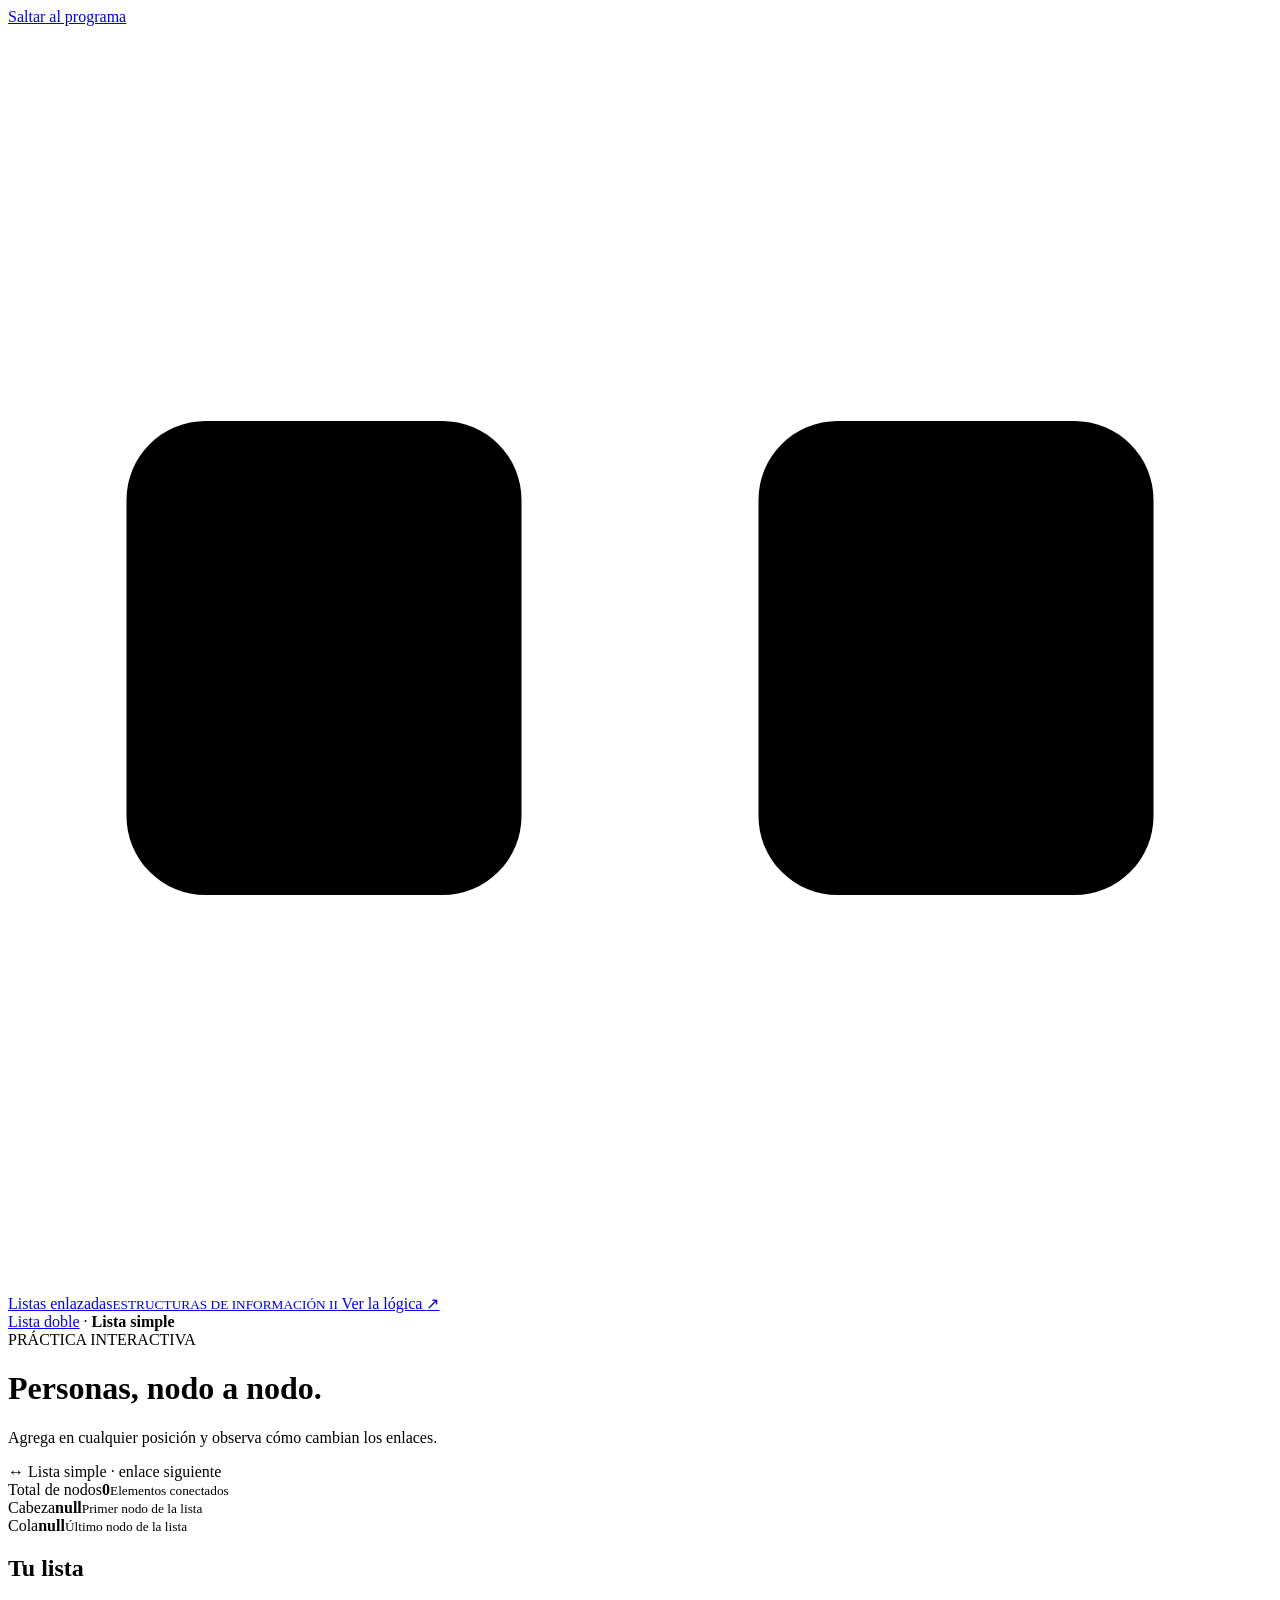
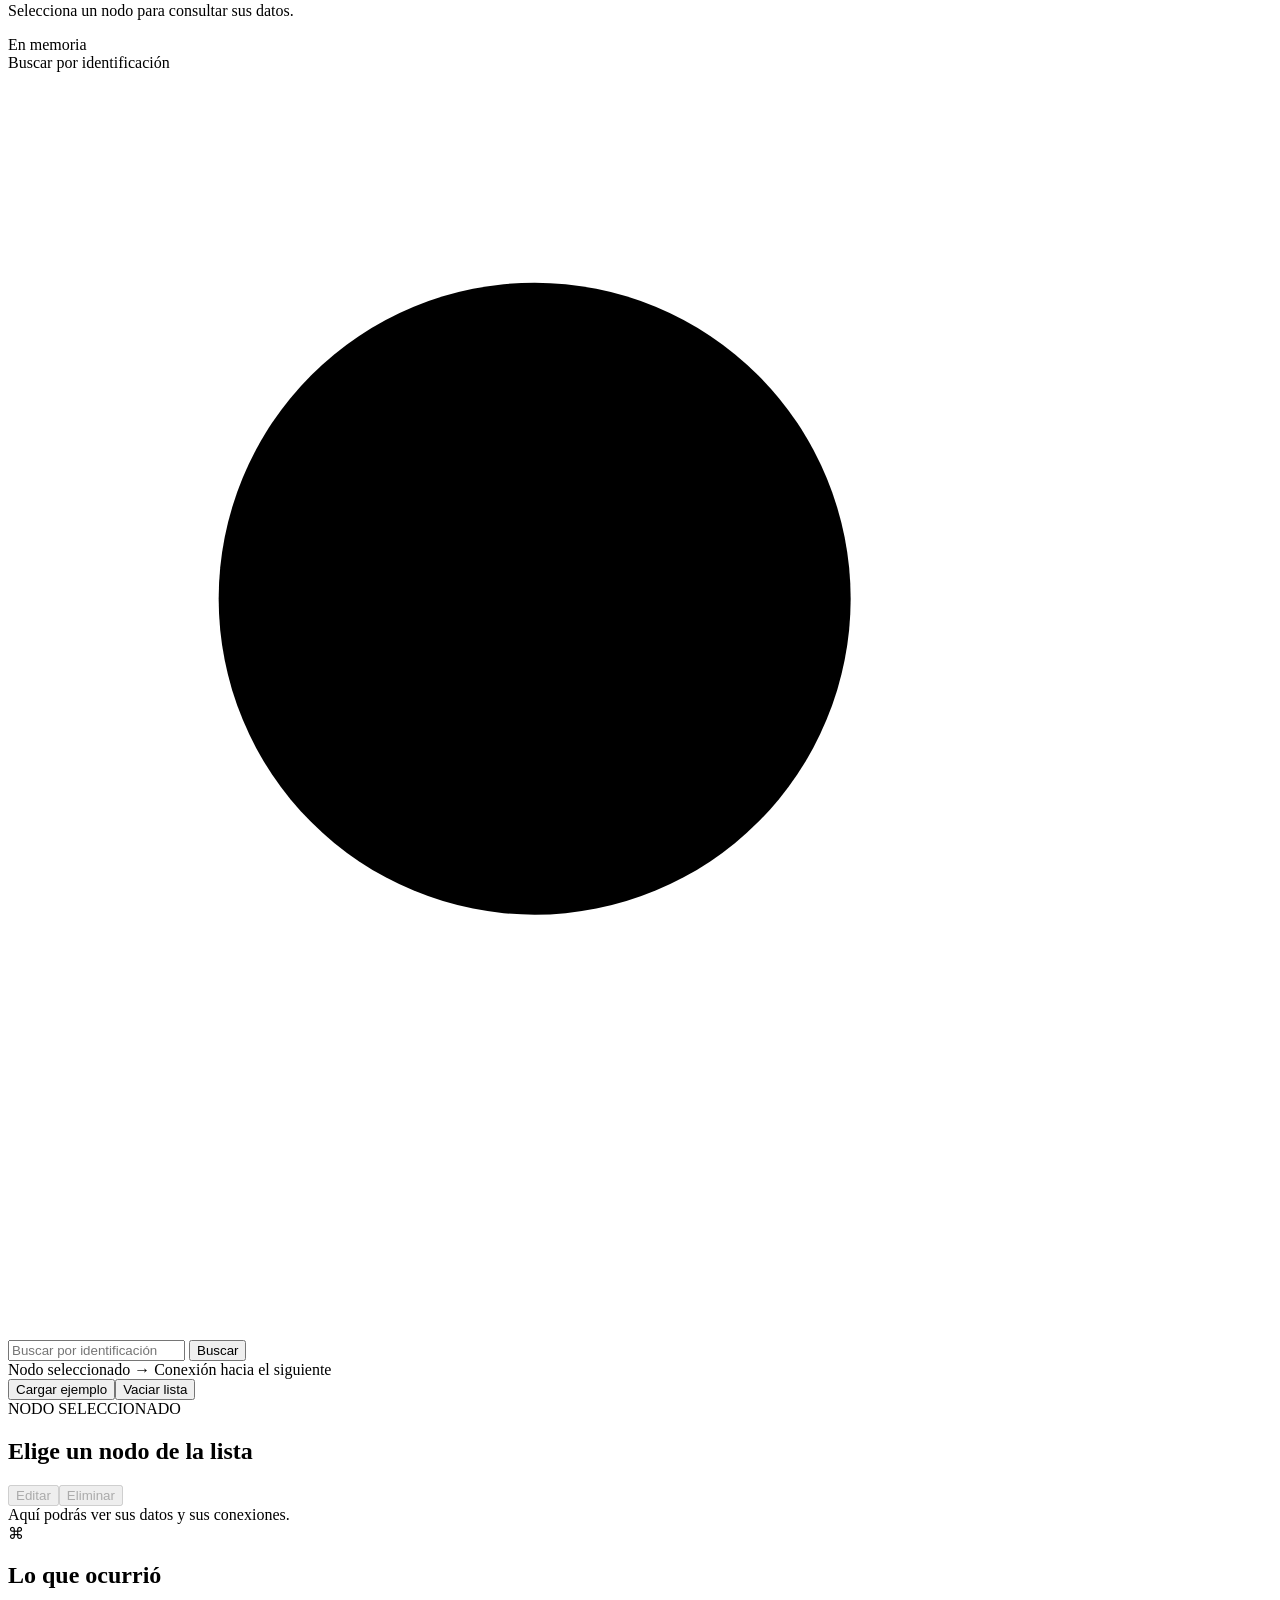
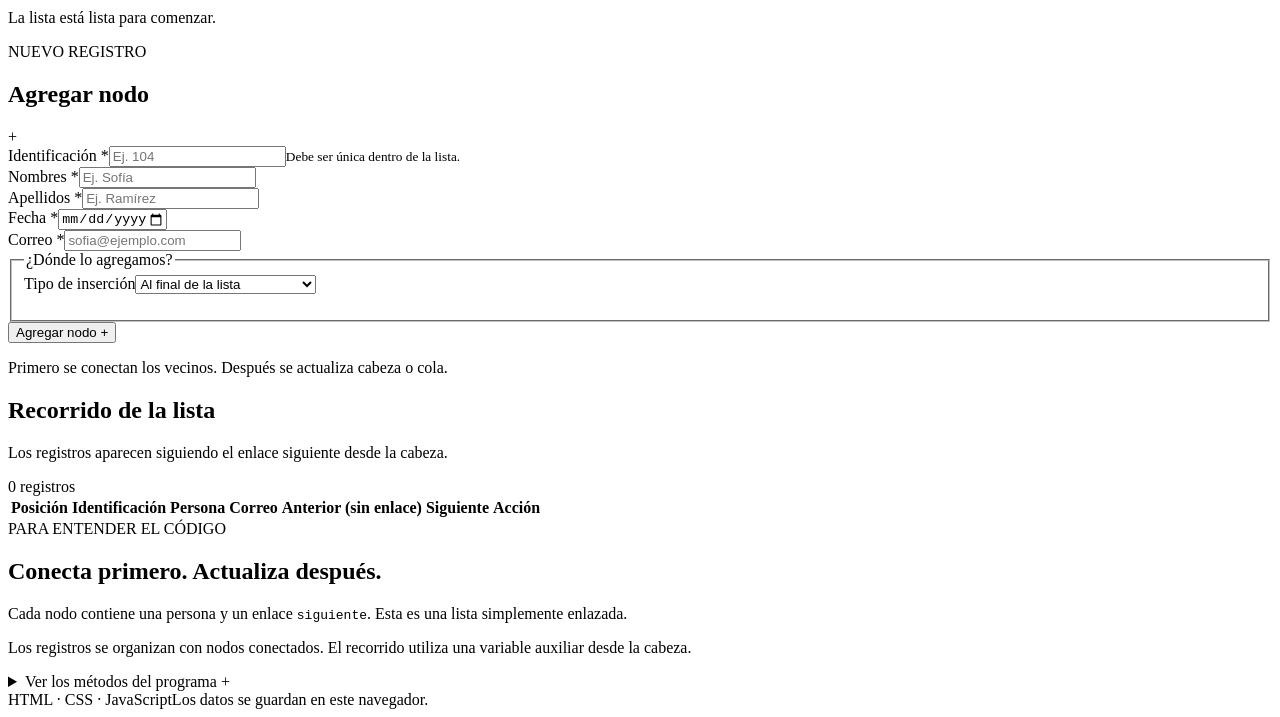
==== simple/index.html @ daac2441 "Añadir index.html de lista simple" ====
<!DOCTYPE html>
<html lang="es">
<head>
    <meta charset="utf-8">
    <meta name="viewport" content="width=device-width, initial-scale=1">
    <meta name="description" content="Programa de listas enlazadas con inserción por posición, búsqueda, edición y eliminación de personas.">
    <title>Listas enlazadas · Estructuras II</title>
    <link rel="icon" href="data:image/svg+xml,%3Csvg xmlns='http://www.w3.org/2000/svg' viewBox='0 0 40 40'%3E%3Crect width='40' height='40' rx='10' fill='%230f766e'/%3E%3Cpath d='M9 15h9v10H9zm13 0h9v10h-9zM18 20h4' fill='none' stroke='white' stroke-width='2'/%3E%3C/svg%3E">
    <link rel="stylesheet" href="estilos.css">
    <script src="lista.js" defer></script>
    <script src="app.js" defer></script>
</head>
<body>
    <a class="skip-link" href="#programa">Saltar al programa</a>
    <header class="header">
        <a class="brand" href="#programa" aria-label="Listas enlazadas, inicio">
            <span class="brand-icon" aria-hidden="true"><svg viewBox="0 0 32 32"><rect x="3" y="10" width="10" height="12" rx="2"/><rect x="19" y="10" width="10" height="12" rx="2"/><path d="M13 16h6"/></svg></span>
            <span>Listas enlazadas<small>ESTRUCTURAS DE INFORMACIÓN II</small></span>
        </a>
        <a class="header-link" href="#logica">Ver la lógica <span aria-hidden="true">↗</span></a>
    </header>

    <main id="programa" class="main">
        <nav aria-label="Tipo de lista"><a href="index.html">Lista doble</a> · <strong>Lista simple</strong></nav>
        <div class="intro">
            <div><span class="eyebrow">PRÁCTICA INTERACTIVA</span><h1>Personas, nodo a nodo.</h1><p>Agrega en cualquier posición y observa cómo cambian los enlaces.</p></div>
            <span class="type-badge"><span aria-hidden="true">↔</span> Lista simple · enlace siguiente</span>
        </div>

        <section class="stats" aria-label="Estado de la lista">
            <div class="stat"><span>Total de nodos</span><strong id="cantidad">0</strong><small>Elementos conectados</small></div>
            <div class="stat"><span>Cabeza</span><strong id="cabeza">null</strong><small>Primer nodo de la lista</small></div>
            <div class="stat"><span>Cola</span><strong id="cola">null</strong><small>Último nodo de la lista</small></div>
        </section>

        <div id="mensaje" class="message" role="status" aria-live="polite"></div>

        <div class="workspace">
            <div class="list-column">
                <section class="panel" aria-labelledby="titulo-lista">
                    <div class="panel-heading"><div><h2 id="titulo-lista">Tu lista</h2><p>Selecciona un nodo para consultar sus datos.</p></div><span class="live-label"><i></i> En memoria</span></div>
                    <form id="form-buscar" class="search-bar">
                        <label for="buscar-id" class="sr-only">Buscar por identificación</label>
                        <svg class="search-icon" viewBox="0 0 24 24" aria-hidden="true"><circle cx="10" cy="10" r="6"/><path d="m15 15 5 5"/></svg>
                        <input id="buscar-id" placeholder="Buscar por identificación" inputmode="numeric" maxlength="20" required autocomplete="off">
                        <button class="button small" type="submit">Buscar</button>
                    </form>
                    <div class="canvas" tabindex="0" aria-label="Diagrama de nodos. Desplázate horizontalmente para ver toda la lista.">
                        <div id="cadena" class="chain"></div>
                        <div id="vacio" class="empty-state" hidden><span class="empty-symbol" aria-hidden="true">∅</span><h3>La lista está vacía</h3><p>El primer nodo será cabeza y cola al mismo tiempo.</p><button id="primer-nodo" class="button secondary" type="button">Agregar primer nodo</button></div>
                    </div>
                    <div class="canvas-footer"><span><span class="legend-dot"></span> Nodo seleccionado <span class="legend-arrow" aria-hidden="true">→</span> Conexión hacia el siguiente</span><div><button id="ejemplo" class="text-button" type="button">Cargar ejemplo</button><button id="vaciar" class="text-button muted" type="button">Vaciar lista</button></div></div>
                </section>

                <section class="panel selection-panel" aria-labelledby="titulo-seleccion">
                    <div class="panel-heading"><div><span class="eyebrow">NODO SELECCIONADO</span><h2 id="titulo-seleccion">Elige un nodo de la lista</h2></div><div class="action-buttons"><button id="editar" class="button secondary small" type="button" disabled>Editar</button><button id="eliminar" class="button danger-outline small" type="button" disabled>Eliminar</button></div></div>
                    <div id="detalle-vacio" class="selection-empty">Aquí podrás ver sus datos y sus conexiones.</div>
                    <div id="detalle" hidden>
                        <dl class="person-details"><div><dt>Identificación</dt><dd id="detalle-id"></dd></div><div><dt>Correo</dt><dd id="detalle-correo"></dd></div><div><dt>Fecha</dt><dd id="detalle-fecha"></dd></div></dl>
                        <div class="connections"><div><span>Sin enlace anterior</span><strong id="detalle-antes"></strong></div><span aria-hidden="true">←</span><div class="connection-current"><span>actual</span><strong id="detalle-actual"></strong></div><span aria-hidden="true">→</span><div><span>siguiente</span><strong id="detalle-siguiente"></strong></div></div>
                    </div>
                </section>

                <section class="operation" aria-labelledby="titulo-operacion"><span class="operation-icon" aria-hidden="true">⌘</span><div><h2 id="titulo-operacion">Lo que ocurrió</h2><p id="operacion-texto">La lista está lista para comenzar.</p><ol id="pasos"></ol></div></section>
            </div>

            <aside class="panel form-panel" aria-labelledby="titulo-formulario">
                <div class="panel-heading"><div><span id="modo-formulario" class="eyebrow">NUEVO REGISTRO</span><h2 id="titulo-formulario">Agregar nodo</h2></div><span class="form-icon" aria-hidden="true">+</span></div>
                <form id="form-persona">
                    <div class="field"><label for="identificacion">Identificación <span>*</span></label><input id="identificacion" inputmode="numeric" pattern="[0-9]{1,20}" maxlength="20" placeholder="Ej. 104" required autocomplete="off"><small id="id-ayuda">Debe ser única dentro de la lista.</small></div>
                    <div class="field"><label for="nombres">Nombres <span>*</span></label><input id="nombres" maxlength="60" placeholder="Ej. Sofía" required autocomplete="off"></div>
                    <div class="field"><label for="apellidos">Apellidos <span>*</span></label><input id="apellidos" maxlength="60" placeholder="Ej. Ramírez" required autocomplete="off"></div>
                    <div class="field"><label for="fecha">Fecha <span>*</span></label><input id="fecha" type="date" min="0001-01-01" max="9999-12-31" required></div>
                    <div class="field"><label for="correo">Correo <span>*</span></label><input id="correo" type="email" maxlength="254" placeholder="sofia@ejemplo.com" required autocomplete="off"></div>
                    <fieldset id="ubicacion" class="location"><legend>¿Dónde lo agregamos?</legend><label for="modo-posicion" class="sr-only">Tipo de inserción</label><select id="modo-posicion"><option value="final">Al final de la lista</option><option value="inicio">Al inicio de la lista</option><option value="posicion">En una posición específica</option></select><div id="posicion-grupo" class="field" hidden><label for="posicion">Posición</label><input id="posicion" type="number" min="1" step="1" value="1" required></div><p id="rango-posicion"></p></fieldset>
                    <button id="guardar" type="submit" class="button primary full">Agregar nodo <span aria-hidden="true">+</span></button>
                    <button id="cancelar-edicion" type="button" class="button secondary full" hidden>Cancelar edición</button>
                    <p class="form-note" id="nota-formulario">Primero se conectan los vecinos. Después se actualiza cabeza o cola.</p>
                </form>
            </aside>
        </div>

        <section class="panel table-panel" aria-labelledby="titulo-tabla"><div class="panel-heading"><div><h2 id="titulo-tabla">Recorrido de la lista</h2><p>Los registros aparecen siguiendo el enlace siguiente desde la cabeza.</p></div><span id="tabla-total" class="count-badge">0 registros</span></div><div class="table-scroll"><table><thead><tr><th scope="col">Posición</th><th scope="col">Identificación</th><th scope="col">Persona</th><th scope="col">Correo</th><th scope="col">Anterior (sin enlace)</th><th scope="col">Siguiente</th><th scope="col"><span class="sr-only">Acción</span></th></tr></thead><tbody id="tabla-cuerpo"></tbody></table></div></section>

        <section id="logica" class="logic-section"><div><span class="eyebrow">PARA ENTENDER EL CÓDIGO</span><h2>Conecta primero. Actualiza después.</h2><p>Cada nodo contiene una persona y un enlace <code>siguiente</code>. Esta es una lista simplemente enlazada.</p><p>Los registros se organizan con nodos conectados. El recorrido utiliza una variable auxiliar desde la cabeza.</p></div><details class="panel code-details"><summary>Ver los métodos del programa <span aria-hidden="true">+</span></summary><div class="code-grid"><div><h3>Crear un nodo</h3><pre id="codigo-nodo"></pre></div><div><h3>Agregar por posición</h3><pre id="codigo-agregar"></pre></div><div><h3>Eliminar y reconectar</h3><pre id="codigo-eliminar"></pre></div></div></details></section>
        <footer class="footer"><span>HTML · CSS · JavaScript</span><span id="estado-almacenamiento">Los datos se guardan en este navegador.</span></footer>
    </main>

    <dialog id="confirmacion" aria-labelledby="confirmacion-titulo" aria-describedby="confirmacion-texto"><form method="dialog"><span class="dialog-symbol" aria-hidden="true">!</span><h2 id="confirmacion-titulo"></h2><p id="confirmacion-texto"></p><div class="dialog-actions"><button id="confirmacion-cancelar" class="button secondary" value="cancelar">Cancelar</button><button id="confirmacion-aceptar" class="button danger" value="aceptar">Eliminar nodo</button></div></form></dialog>
</body>
</html>
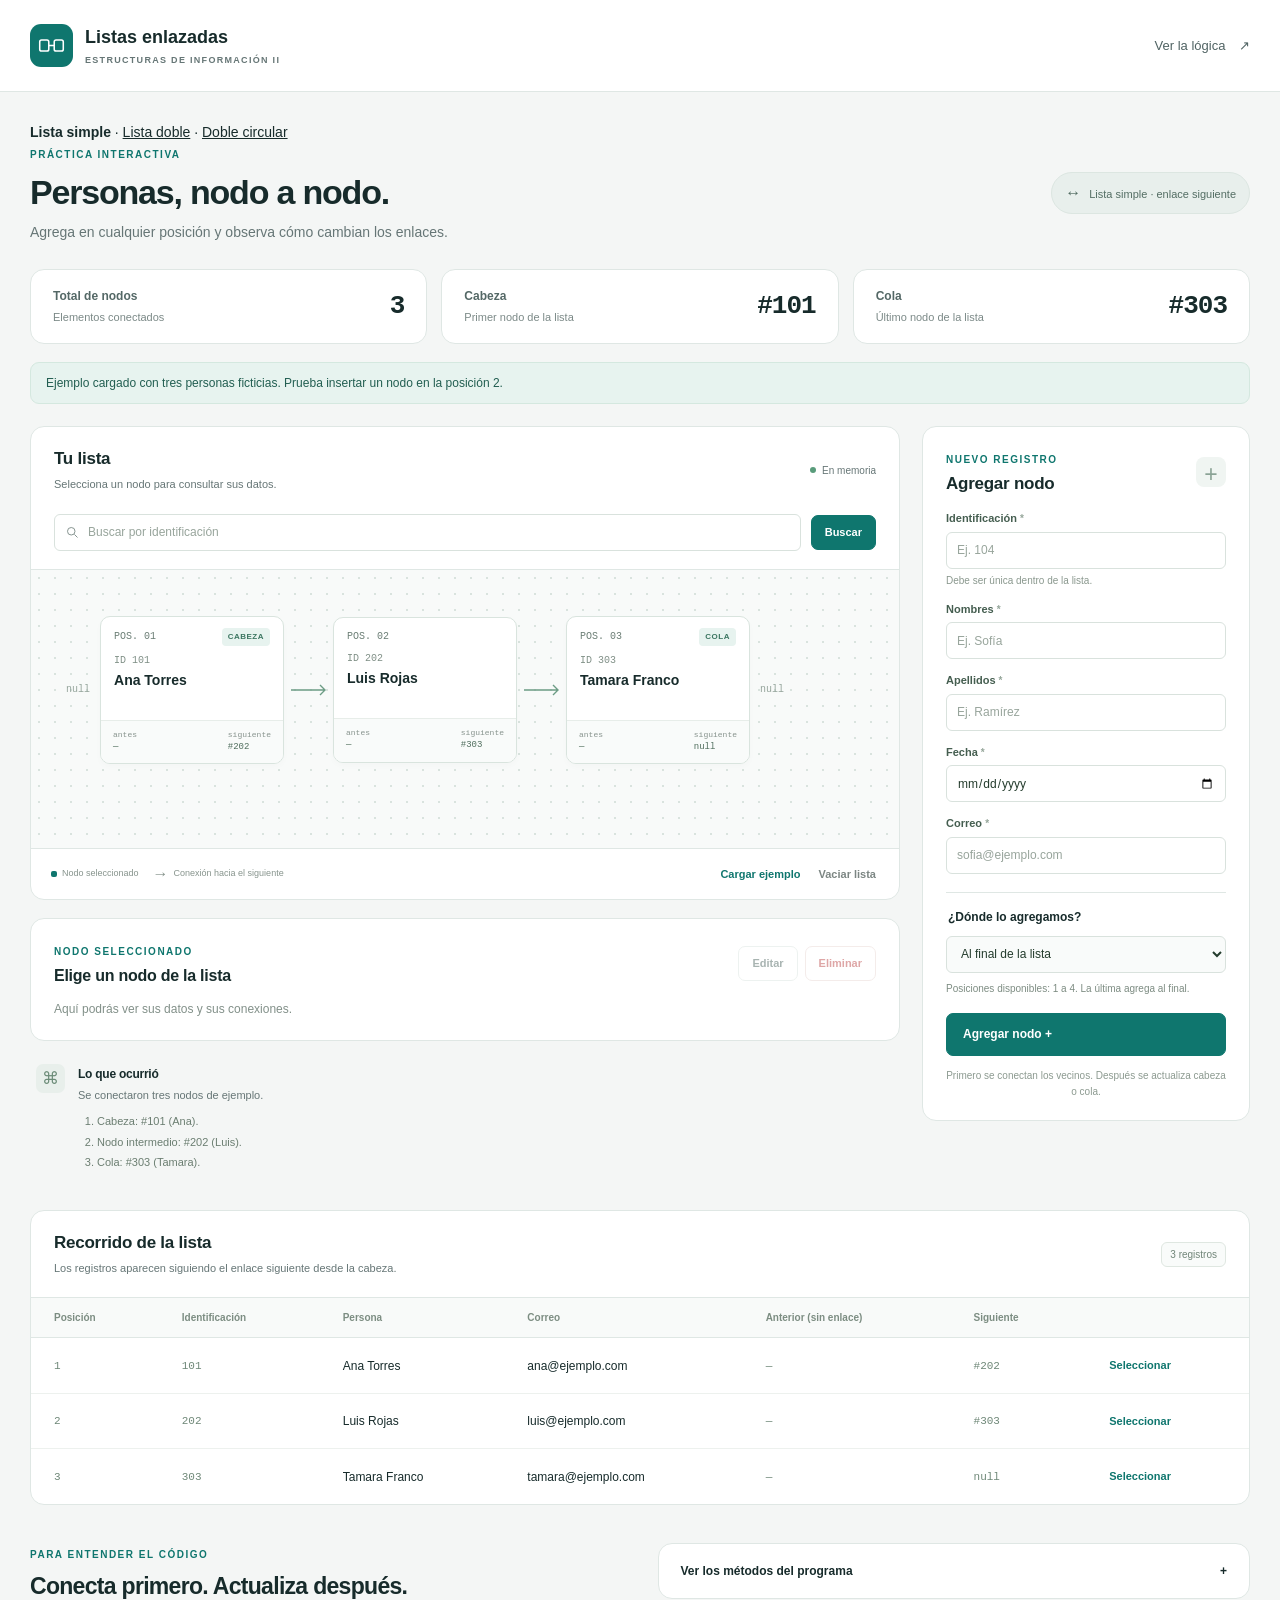
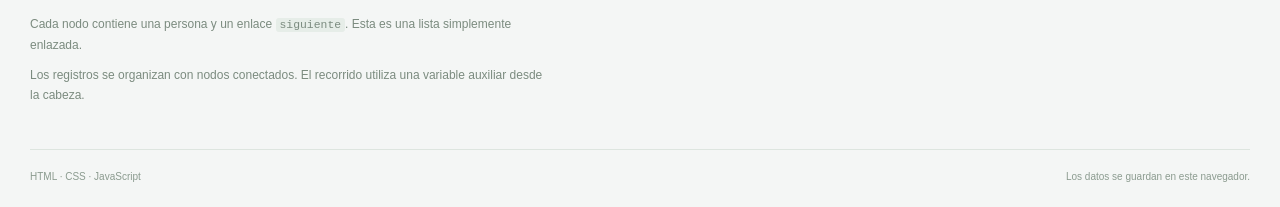
==== commit afbb4bd9: "Añadir lista doble circular en PHP y GitHub Pages con guía y pruebas" ====
--- a/simple/index.html
+++ b/simple/index.html
@@ -21,7 +21,7 @@
     </header>
 
     <main id="programa" class="main">
-        <nav aria-label="Tipo de lista"><a href="index.html">Lista doble</a> · <strong>Lista simple</strong></nav>
+        <nav aria-label="Tipo de lista"><strong aria-current="page">Lista simple</strong> · <a href="../index.html">Lista doble</a> · <a href="../circular/index.html">Doble circular</a></nav>
         <div class="intro">
             <div><span class="eyebrow">PRÁCTICA INTERACTIVA</span><h1>Personas, nodo a nodo.</h1><p>Agrega en cualquier posición y observa cómo cambian los enlaces.</p></div>
             <span class="type-badge"><span aria-hidden="true">↔</span> Lista simple · enlace siguiente</span>
@@ -89,3 +89,4 @@
     <dialog id="confirmacion" aria-labelledby="confirmacion-titulo" aria-describedby="confirmacion-texto"><form method="dialog"><span class="dialog-symbol" aria-hidden="true">!</span><h2 id="confirmacion-titulo"></h2><p id="confirmacion-texto"></p><div class="dialog-actions"><button id="confirmacion-cancelar" class="button secondary" value="cancelar">Cancelar</button><button id="confirmacion-aceptar" class="button danger" value="aceptar">Eliminar nodo</button></div></form></dialog>
 </body>
 </html>
+
--- a/simple/estilos.css
+++ b/simple/estilos.css
@@ -0,0 +1,9 @@
+:root{color-scheme:light;--bg:#f4f6f5;--paper:#fff;--ink:#172b2b;--muted:#667676;--line:#dfe7e4;--accent:#0f766e;--accent-light:#e7f3ef;--danger:#b73b3b;--radius:14px;font-family:"Segoe UI",Arial,sans-serif;font-synthesis:none}
+*{box-sizing:border-box}html{scroll-behavior:smooth;scroll-padding-top:20px}body{margin:0;background:var(--bg);color:var(--ink);font-size:14px;line-height:1.5}button,input,select{font:inherit}button,a,input,summary,select{-webkit-tap-highlight-color:transparent}button{cursor:pointer}a{color:inherit}button:disabled{cursor:not-allowed;opacity:.45}button,input,select,summary,a{outline-offset:4px}:focus-visible{outline:3px solid #55a898}[hidden]{display:none!important}.sr-only{position:absolute;width:1px;height:1px;padding:0;margin:-1px;overflow:hidden;clip:rect(0,0,0,0);white-space:nowrap;border:0}.skip-link{position:fixed;top:-80px;left:20px;z-index:10;background:#fff;padding:12px}.skip-link:focus{top:12px}
+.header{height:92px;padding:0 max(32px,calc((100vw - 1280px)/2));background:#fff;border-bottom:1px solid var(--line);display:flex;align-items:center;justify-content:space-between;gap:20px}.brand{text-decoration:none;display:flex;gap:12px;align-items:center;font-size:18px;font-weight:650;line-height:1.35}.brand small{display:block;letter-spacing:1.3px;font-size:9px;color:var(--muted);margin-top:4px;font-weight:600}.brand-icon{display:grid;place-items:center;width:43px;height:43px;background:var(--accent);border-radius:11px;color:white}.brand-icon svg{width:29px;fill:none;stroke:currentColor;stroke-width:1.7}.header-link{text-decoration:none;font-size:13px;color:#506363}.header-link:hover{color:var(--accent)}.header-link span{margin-left:10px}.main{max-width:1280px;margin:auto;padding:38px 0 24px}.intro{display:flex;align-items:center;justify-content:space-between;gap:20px;margin-bottom:26px}.eyebrow{font-size:10px;letter-spacing:1.5px;color:var(--accent);font-weight:700}h1{font-size:34px;letter-spacing:-1.2px;line-height:1.15;margin:9px 0 10px;font-weight:650}h2{font-size:17px;line-height:1.35;margin:0;font-weight:650;letter-spacing:-.25px}h3{font-size:15px}p{margin:0}.intro p{color:var(--muted);font-size:14px}.type-badge{background:#e8efec;border:1px solid #dce6e1;border-radius:30px;padding:8px 13px;color:#536d63;font-size:11px;white-space:nowrap}.type-badge span{font-size:16px;margin-right:5px}.stats{display:grid;grid-template-columns:repeat(3,1fr);gap:14px;margin-bottom:18px}.stat{background:var(--paper);border:1px solid var(--line);border-radius:var(--radius);padding:17px 22px;display:grid;grid-template-columns:1fr auto;column-gap:12px;align-items:center}.stat>span{font-size:12px;font-weight:600;color:#546866}.stat strong{font-size:26px;font-weight:650;letter-spacing:-1px;grid-column:2;grid-row:1/3;font-family:Consolas,monospace;overflow-wrap:anywhere;max-width:200px}.stat small{font-size:11px;color:#7b8987;margin-top:3px}.message{font-size:12px;padding:11px 15px;background:var(--accent-light);color:#225e51;border:1px solid #d4e8df;border-radius:9px;margin-bottom:22px;min-height:42px;overflow-wrap:anywhere}.message.error{background:#fff1ef;color:#9a3030;border-color:#eed4d0}.message.warning{background:#fff8e8;color:#795b17;border-color:#eddfb9}
+.workspace{display:grid;grid-template-columns:minmax(0,1fr) 328px;gap:22px;align-items:start}.list-column{min-width:0;display:flex;flex-direction:column;gap:18px}.panel{background:var(--paper);border:1px solid var(--line);border-radius:var(--radius);overflow:hidden}.panel-heading{display:flex;justify-content:space-between;gap:14px;align-items:center;padding:21px 23px}.panel-heading p{font-size:11px;color:var(--muted);margin-top:5px}.live-label{white-space:nowrap;color:var(--muted);font-size:10px;display:flex;align-items:center;gap:6px}.live-label i{width:6px;height:6px;border-radius:50%;background:#599c7b}.search-bar{margin:0 23px 18px;display:flex;align-items:center;gap:10px;position:relative}.search-bar input{flex:1;width:0;padding-left:33px;height:37px}.search-icon{position:absolute;left:11px;width:15px;height:15px;stroke:#879591;fill:none;stroke-width:1.6}.button{border:1px solid var(--accent);background:var(--accent);color:#fff;border-radius:7px;min-height:38px;padding:9px 16px;font-size:12px;font-weight:600;display:inline-flex;align-items:center;justify-content:center;gap:12px;text-decoration:none;transition:background .15s,border-color .15s}.button:hover:not(:disabled){background:#0a625a;border-color:#0a625a}.button.small{padding:7px 13px;min-height:35px;font-size:11px}.button.secondary{background:#fff;color:#415a55;border-color:#d9e3df}.button.secondary:hover:not(:disabled){background:#eef4f0;border-color:#b9cfc5}.button.danger-outline{color:var(--danger);background:#fff;border-color:#e7d6d2}.button.danger-outline:hover:not(:disabled){background:#fff1ef;border-color:#dcb3ac}.button.danger{background:var(--danger);border-color:var(--danger)}.button.danger:hover:not(:disabled){background:#912d2d;border-color:#912d2d}.button.full{width:100%;justify-content:space-between}.button.full.secondary{justify-content:center;margin-top:9px}.button.primary{min-height:43px}.text-button{border:0;background:none;padding:5px 3px;font-size:11px;font-weight:600;color:var(--accent)}.text-button:hover{text-decoration:underline}.text-button.muted{color:#7c8683;margin-left:12px}
+.canvas{border-top:1px solid var(--line);border-bottom:1px solid var(--line);background-color:#f8faf9;background-image:radial-gradient(#d9e3de .8px,transparent .8px);background-size:16px 16px;overflow-x:auto;min-height:280px;padding:33px 25px;scrollbar-color:#bbcdc3 transparent;scrollbar-width:thin}.chain{display:flex;align-items:center;width:max-content;min-width:100%;padding:13px 0 4px;gap:0}.node{border:1px solid #d9e4de;background:#fff;border-radius:10px;width:184px;flex:none;text-align:left;color:var(--ink);padding:0;box-shadow:0 3px 7px #213f2f05;transition:border-color .15s,box-shadow .15s}.node:hover{border-color:#7fae98;box-shadow:0 3px 12px #213f2f12}.node.selected{border:2px solid var(--accent);box-shadow:0 0 0 3px #0f766e0b}.node-top{display:flex;justify-content:space-between;align-items:center;padding:11px 13px 8px;font-size:9px;color:#8a9691}.node-position{font-family:Consolas,monospace;color:#6b7e75;font-size:10px}.node-endpoint{background:var(--accent-light);color:#3c7661;font-size:8px;font-weight:700;letter-spacing:.5px;padding:3px 6px;border-radius:4px}.node-data{display:block;padding:1px 13px 12px}.node-id{display:block;font:10px Consolas,monospace;color:#809087;margin-bottom:5px}.node-name{display:block;font-size:14px;font-weight:650;line-height:1.3;overflow-wrap:anywhere;min-height:37px}.node-links{border-top:1px solid #e7ede9;padding:9px 12px;display:flex;justify-content:space-between;gap:10px;font-size:9px;font-family:Consolas,monospace;background:#f9fbfa;border-radius:0 0 9px 9px;overflow-wrap:anywhere}.node-links span{display:grid;gap:2px;max-width:74px}.node-links small{font:8px Consolas,monospace;color:#86928c}.node-links b{font-weight:500;color:#4f6d5c}.connector{width:49px;flex:none;height:70px;display:flex;align-items:center;justify-content:center}.connector svg{width:44px;height:44px;fill:none;stroke:#6c9c85;stroke-width:1.4}.null-cap{font:10px Consolas,monospace;color:#94a49b;padding:0 10px;flex:none}.empty-state{text-align:center;padding:4px 15px 8px;max-width:420px;margin:auto}.empty-symbol{font:42px Georgia,serif;color:#9fb9ac}.empty-state h3{margin:5px 0 7px;font-size:16px}.empty-state p{font-size:12px;color:var(--muted);margin-bottom:16px}.canvas-footer{padding:12px 20px;display:flex;justify-content:space-between;align-items:center;gap:10px;flex-wrap:wrap}.canvas-footer>span{font-size:9px;color:#87948d;display:flex;align-items:center;gap:5px}.legend-dot{width:6px;height:6px;background:var(--accent);border-radius:2px;display:inline-block}.legend-arrow{margin-left:9px;font-size:16px}.selection-panel .panel-heading{padding-bottom:13px}.selection-panel h2{font-size:16px;margin-top:4px}.action-buttons{display:flex;gap:7px;flex:none}.selection-empty{padding:0 23px 22px;font-size:12px;color:#829089}.person-details{display:flex;flex-wrap:wrap;gap:16px 27px;margin:0;padding:0 23px 17px}.person-details div{min-width:110px;max-width:100%}dt{font-size:10px;color:#85948a;margin-bottom:4px}dd{margin:0;font-size:12px;overflow-wrap:anywhere}.connections{margin:0 23px 20px;display:flex;align-items:center;justify-content:center;gap:12px;border-radius:8px;background:#f6f9f7;padding:13px;min-width:0}.connections>div{text-align:center;min-width:0;flex:1}.connections span{font:10px Consolas,monospace;color:#83968a}.connections strong{display:block;font:12px Consolas,monospace;margin-top:3px;overflow-wrap:anywhere}.connection-current strong{color:var(--accent);font-weight:700}.operation{display:flex;gap:13px;padding:5px 6px 12px}.operation-icon{display:grid;place-items:center;background:#e8efeb;width:29px;height:29px;border-radius:7px;font:17px Consolas,monospace;color:#6c8c78;flex:none}.operation h2{font-size:12px;margin:2px 0 5px}.operation p{font-size:11px;color:var(--muted)}.operation ol{font-size:11px;color:#6b7e71;margin:8px 0 0;padding-left:19px}.operation li{padding:2px 0}
+.form-panel .panel-heading{padding-bottom:14px}.form-panel .panel-heading h2{margin-top:4px}.form-icon{font-size:23px;color:#8aa395;background:#f0f5f2;border-radius:8px;display:grid;place-items:center;width:30px;height:30px}.form-panel form{padding:0 23px 20px}.field{margin-bottom:13px}.field label{display:block;font-size:11px;font-weight:600;margin-bottom:5px;color:#455e50}.field label>span{color:#95a69a;font-size:10px}.field small{font-size:10px;color:#8a988e;display:block;margin-top:4px}input,select{width:100%;height:37px;background:#fff;border:1px solid #d9e2dd;border-radius:6px;padding:8px 10px;font-size:12px;color:#243c2d;min-width:0}input::placeholder{color:#98a59c}input:disabled{background:#f1f5f2;color:#869389}input:focus,select:focus{border-color:var(--accent)}.location{border:0;border-top:1px solid var(--line);padding:15px 0 0;margin:18px 0 17px;min-width:0}.location legend{float:left;width:100%;font-size:12px;font-weight:650;margin-bottom:10px}.location select{clear:both;display:block;background:#f9fbfa}.location p{font-size:10px;color:#7d8c82;margin-top:8px}.location .field{margin-top:11px}.form-note{font-size:10px;text-align:center;color:#8c9a90;margin-top:12px;line-height:1.6}.table-panel{margin-top:25px}.table-scroll{overflow:auto}table{border-collapse:collapse;width:100%;white-space:nowrap;font-size:12px;text-align:left}th{background:#f8faf9;font-size:10px;font-weight:600;color:#7c8d82;border-top:1px solid var(--line);border-bottom:1px solid var(--line);padding:12px 23px}td{padding:14px 23px;border-bottom:1px solid #edf1ee}tbody tr:last-child td{border-bottom:0}tbody tr.selected{background:#f0f7f3}.count-badge{font-size:10px;border:1px solid #dfe7e1;background:#f9fbfa;border-radius:6px;padding:4px 8px;color:#708578}td.mono{font:11px Consolas,monospace;color:#6f8878}.table-empty{text-align:center;color:var(--muted);padding:25px}.logic-section{margin-top:38px;display:grid;grid-template-columns:1fr 1fr;gap:35px;align-items:start}.logic-section h2{font-size:23px;margin:7px 0 12px;letter-spacing:-.7px}.logic-section p{font-size:12px;color:#7b8b7f;max-width:520px;line-height:1.7;margin-bottom:9px}code{font-family:Consolas,monospace;background:#e6ede8;border-radius:3px;padding:1px 4px;font-size:.95em}.code-details summary{padding:18px 22px;cursor:pointer;font-size:12px;font-weight:600;display:flex;justify-content:space-between;list-style:none}.code-details summary::-webkit-details-marker{display:none}.code-details[open] summary{border-bottom:1px solid var(--line)}.code-details[open] summary>span{transform:rotate(45deg)}.code-grid{padding:0 18px 18px}.code-grid h3{font-size:11px;margin:20px 0 9px}.code-grid pre{font:10px/1.7 Consolas,monospace;background:#f4f7f5;overflow:auto;padding:14px;border-radius:6px;max-height:290px;margin:0}.footer{margin-top:35px;padding-top:19px;border-top:1px solid #dde5df;display:flex;justify-content:space-between;gap:15px;font-size:10px;color:#8b9b8f}
+dialog{border:1px solid var(--line);border-radius:16px;padding:27px;max-width:420px;width:calc(100% - 35px);color:var(--ink);box-shadow:0 20px 80px #102f2530}dialog::backdrop{background:#0f211f77;backdrop-filter:blur(3px)}dialog h2{font-size:21px;margin:12px 0 9px}dialog p{font-size:13px;line-height:1.7;color:var(--muted);overflow-wrap:anywhere}.dialog-symbol{width:34px;height:34px;display:grid;place-items:center;color:var(--danger);background:#fff0ec;border-radius:9px;font-size:22px}.dialog-actions{display:flex;justify-content:flex-end;gap:10px;margin-top:25px}
+@media(min-width:1400px){.workspace{grid-template-columns:minmax(0,1fr) 342px}.node{width:196px}.canvas{min-height:295px}}@media(max-width:1340px){.main{padding:30px 30px 24px}.header{padding:0 30px}.stat strong{max-width:150px}}@media(max-width:1000px){.workspace{grid-template-columns:minmax(0,1fr) 300px;gap:17px}.panel-heading,.form-panel form{padding-left:18px;padding-right:18px}.search-bar{margin-left:18px;margin-right:18px}.type-badge{font-size:10px}.intro h1{font-size:30px}.stat{padding:15px}.stat strong{max-width:120px}}@media(max-width:820px){.workspace{grid-template-columns:1fr}.form-panel{grid-row:1}.form-panel form{display:grid;grid-template-columns:1fr 1fr;gap:0 15px}.form-panel .location,.form-panel .full,.form-panel .form-note{grid-column:1/-1}.form-panel .location{margin-top:4px}.form-panel .field:has(#correo){grid-column:1/-1}.type-badge{display:none}.logic-section{grid-template-columns:1fr;gap:15px}.canvas{min-height:260px}.stat strong{font-size:22px;max-width:110px}.person-details{gap:16px 24px}}@media(max-width:500px){.header{height:76px;padding:0 18px}.brand{font-size:15px;gap:8px}.brand small{font-size:7px;letter-spacing:1px}.brand-icon{width:35px;height:35px;border-radius:9px}.brand-icon svg{width:24px}.header-link{font-size:10px}.header-link span{margin-left:3px}.main{padding:26px 16px 20px}.intro h1{font-size:28px;letter-spacing:-1px}.intro p{font-size:12px}.stats{gap:7px}.stat{padding:12px;display:flex;flex-direction:column;align-items:flex-start;gap:2px}.stat>span{font-size:10px}.stat strong{font-size:22px;max-width:85px}.stat small{font-size:8px}.panel-heading{padding:17px}.panel-heading h2{font-size:15px}.panel-heading p{font-size:10px}.live-label{font-size:9px}.canvas-footer{padding:10px 16px}.canvas-footer>span{font-size:8px}.selection-panel .panel-heading{align-items:flex-start}.selection-panel .eyebrow{font-size:8px}.action-buttons{gap:5px}.action-buttons .button{padding:6px 9px;font-size:10px}.person-details{padding-left:17px;padding-right:17px}.connections{margin-left:17px;margin-right:17px;gap:5px}.connections strong{font-size:10px}.form-panel form{padding-left:17px;padding-right:17px}.table-panel{margin-top:20px}.table-panel .count-badge{font-size:8px;white-space:nowrap}th,td{padding-left:17px;padding-right:17px}.footer{font-size:8px;flex-wrap:wrap}.code-details summary{padding:15px 17px}}
+@media(prefers-reduced-motion:reduce){html{scroll-behavior:auto}*,*::before,*::after{transition:none!important;animation:none!important}}
